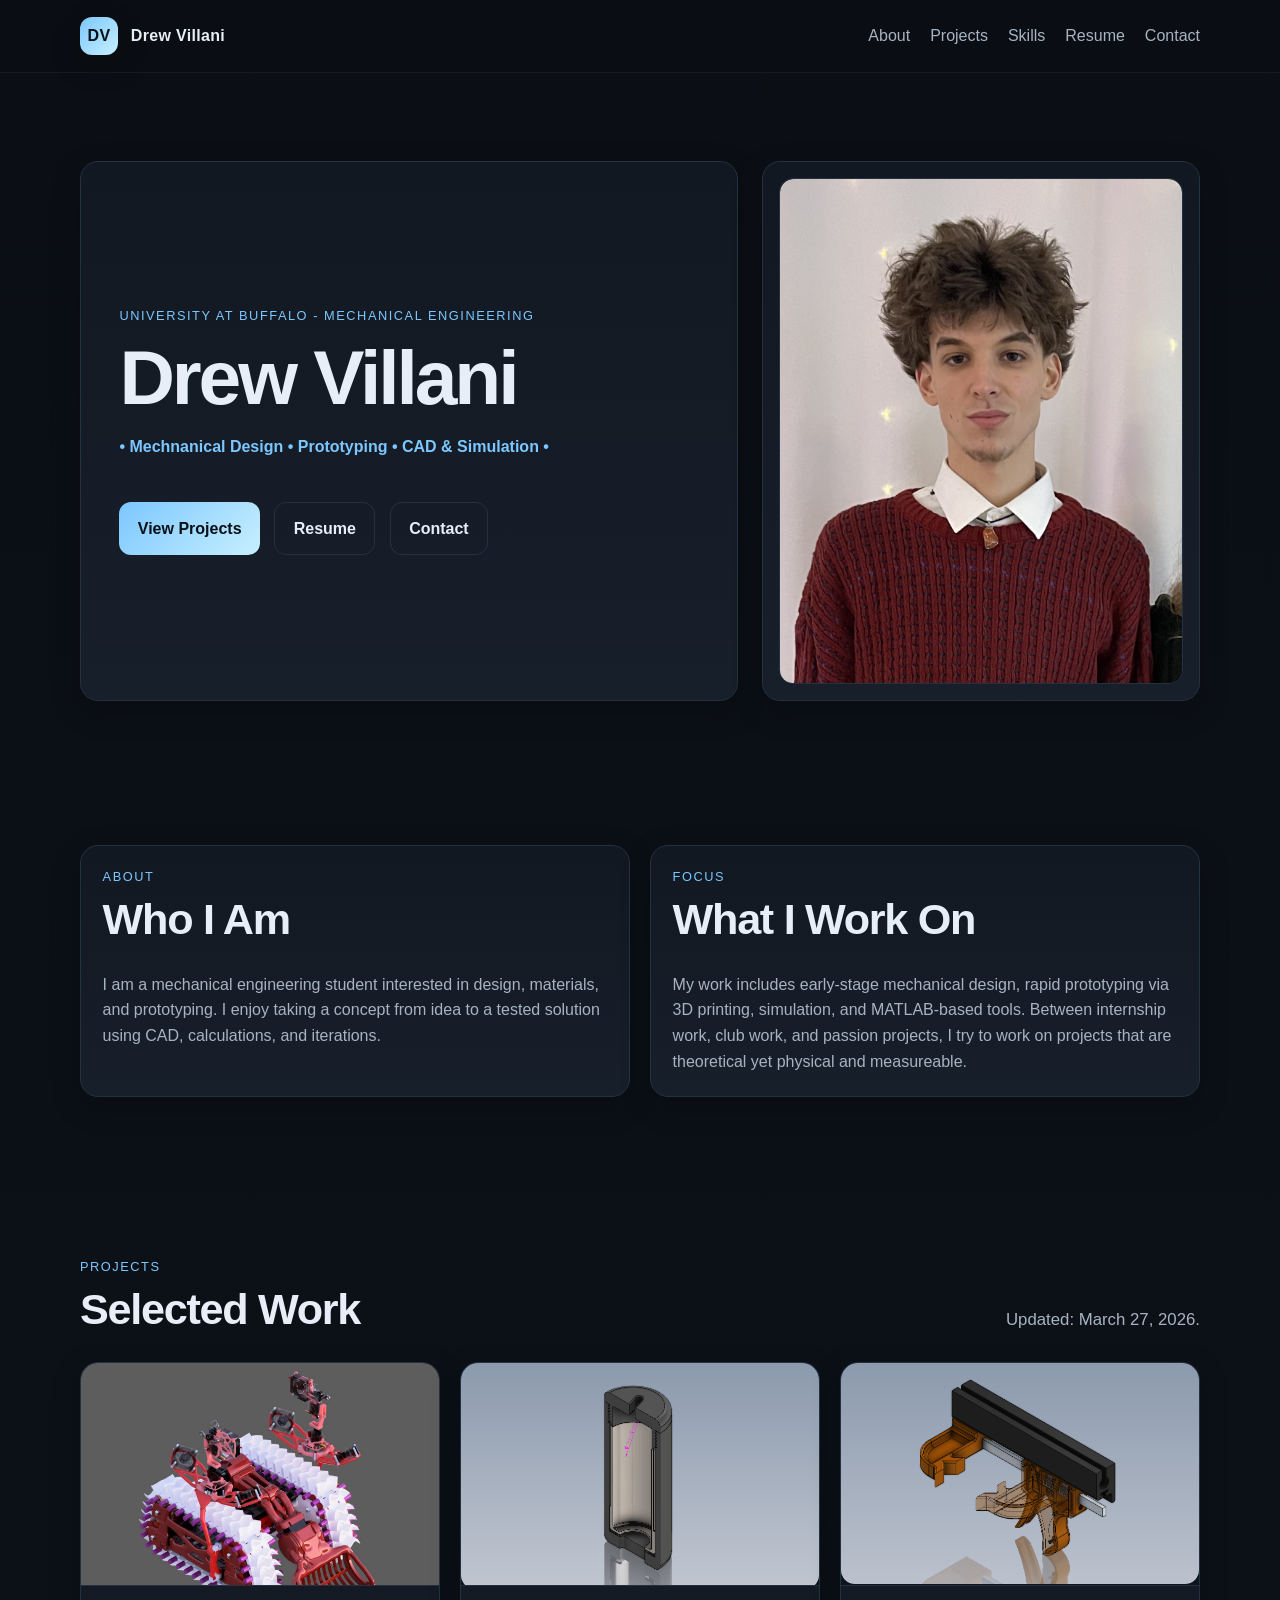
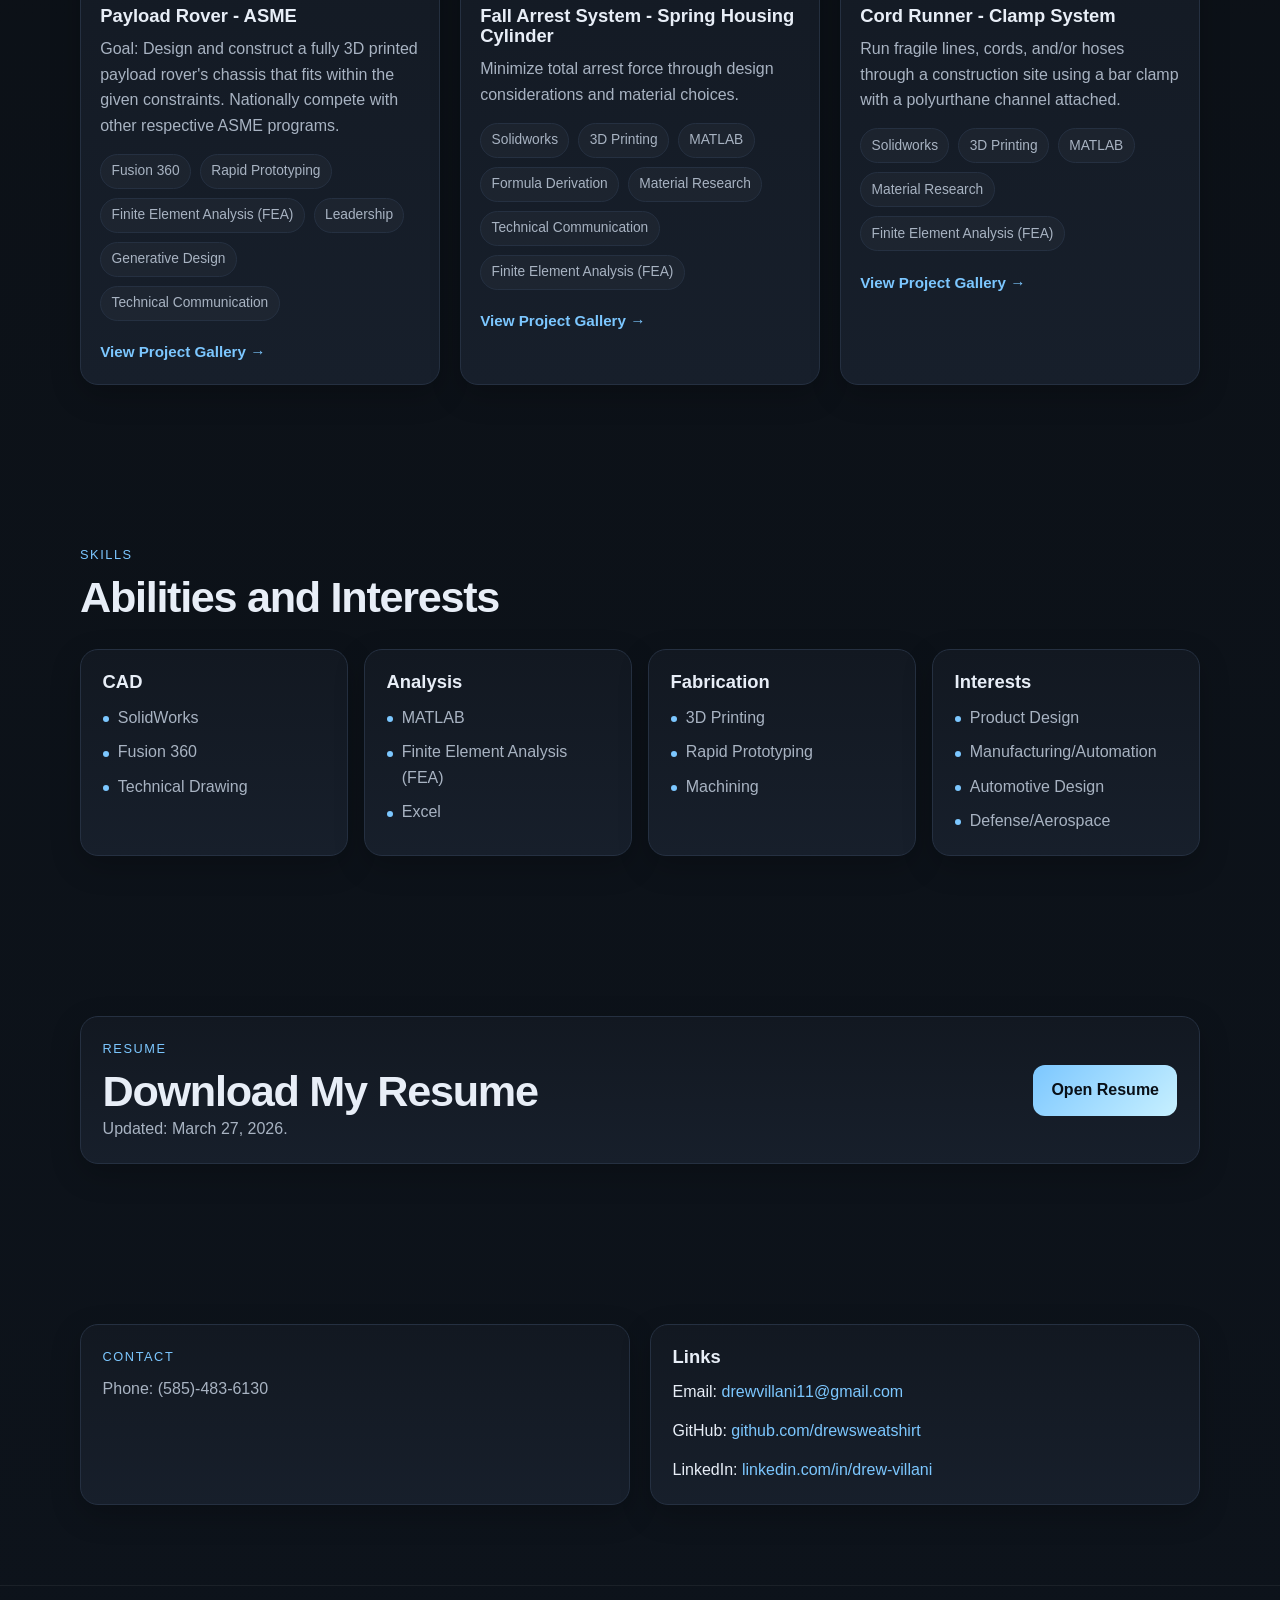
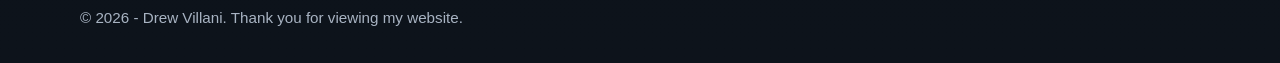
==== index.html @ 2ea7a5f4 "Update index.html" ====
<!DOCTYPE html>
<html lang="en">
<head>
  <meta charset="UTF-8" />
  <meta name="viewport" content="width=device-width, initial-scale=1.0" />
  <title>Drew Villani - Eng. Portfolio</title>
  <link rel="icon" type="image/png" href="favicon.png">
  <style>
    :root {
      --bg: #0b0f14;
      --panel: #121821;
      --panel-2: #171f2b;
      --text: #e8eef7;
      --muted: #a8b3c2;
      --line: #253041;
      --accent: #7cc7ff;
      --accent-2: #c7f0ff;
      --max-width: 1120px;
      --radius: 18px;
      --shadow: 0 10px 30px rgba(0,0,0,0.22);
    }

    * {
      box-sizing: border-box;
      margin: 0;
      padding: 0;
    }

    html {
      scroll-behavior: smooth;
    }

    body {
      font-family: Inter, Arial, Helvetica, sans-serif;
      background: linear-gradient(180deg, #0b0f14 0%, #0d131b 100%);
      color: var(--text);
      line-height: 1.6;
    }

    img {
      display: block;
      width: 100%;
      height: auto;
      border-radius: 14px;
      object-fit: cover;
    }

    a {
      color: inherit;
      text-decoration: none;
    }

    .container {
      width: min(100% - 2rem, var(--max-width));
      margin-inline: auto;
    }

    .section {
      padding: 5rem 0;
    }

    .section-header {
      display: flex;
      justify-content: space-between;
      align-items: end;
      gap: 1rem;
      margin-bottom: 1.75rem;
      flex-wrap: wrap;
    }

    .eyebrow {
      font-size: 0.8rem;
      text-transform: uppercase;
      letter-spacing: 0.12em;
      color: var(--accent);
      margin-bottom: 0.55rem;
    }

    h1, h2, h3 {
      line-height: 1.1;
    }

    h1 {
      font-size: clamp(2.4rem, 6vw, 4.9rem);
      letter-spacing: -0.04em;
    }

    h2 {
      font-size: clamp(1.8rem, 4vw, 2.7rem);
      letter-spacing: -0.03em;
    }

    h3 {
      font-size: 1.15rem;
      margin-bottom: 0.65rem;
    }

    p {
      color: var(--muted);
    }

    .lead {
      max-width: 700px;
      font-size: 1.05rem;
    }

    .site-header {
      position: sticky;
      top: 0;
      z-index: 1000;
      backdrop-filter: blur(12px);
      background: rgba(11, 15, 20, 0.75);
      border-bottom: 1px solid rgba(255,255,255,0.05);
    }

    .nav {
      display: flex;
      justify-content: space-between;
      align-items: center;
      min-height: 72px;
      gap: 1rem;
    }

    .brand {
      display: flex;
      align-items: center;
      gap: 0.8rem;
      font-weight: 700;
      letter-spacing: 0.02em;
    }

    .brand-badge {
      width: 38px;
      height: 38px;
      border-radius: 12px;
      display: grid;
      place-items: center;
      color: #091018;
      background: linear-gradient(135deg, var(--accent), var(--accent-2));
      font-weight: 800;
      box-shadow: var(--shadow);
    }

    .nav-links {
      display: flex;
      gap: 1.25rem;
      flex-wrap: wrap;
    }

    .nav-links a {
      color: var(--muted);
      transition: color 0.2s ease;
    }

    .nav-links a:hover {
      color: var(--text);
    }

    .hero {
      padding: 5.5rem 0 4rem;
    }

    .hero-grid {
      display: grid;
      grid-template-columns: 1.2fr 0.8fr;
      gap: 1.5rem;
      align-items: stretch;
    }

    .hero-copy,
    .hero-card,
    .card,
    .project-card,
    .contact-card {
      background: linear-gradient(180deg, var(--panel) 0%, var(--panel-2) 100%);
      border: 1px solid var(--line);
      border-radius: var(--radius);
      box-shadow: var(--shadow);
    }

    .hero-copy {
      padding: clamp(1.4rem, 3vw, 2.5rem);
      display: flex;
      flex-direction: column;
      justify-content: center;
      min-height: 420px;
    }

    .hero-subtitle {
      margin: 0.9rem 0 1.25rem;
      color: var(--accent);
      font-size: 1rem;
      font-weight: 600;
    }

    .hero-actions {
      display: flex;
      gap: 0.9rem;
      flex-wrap: wrap;
      margin-top: 1.4rem;
    }

    .btn {
      display: inline-flex;
      align-items: center;
      justify-content: center;
      gap: 0.5rem;
      min-height: 46px;
      padding: 0.8rem 1.15rem;
      border-radius: 12px;
      border: 1px solid var(--line);
      font-weight: 600;
      transition: transform 0.2s ease, border-color 0.2s ease, background 0.2s ease;
    }

    .btn:hover {
      transform: translateY(-2px);
      border-color: #3a4b62;
    }

    .btn-primary {
      background: linear-gradient(135deg, var(--accent), var(--accent-2));
      color: #091018;
      border: none;
    }

    .btn-secondary {
      background: transparent;
      color: var(--text);
    }

    .hero-card {
      padding: 1rem;
      display: flex;
      flex-direction: column;
      gap: 1rem;
    }

    .hero-image {
      aspect-ratio: 4 / 5;
      overflow: hidden;
      border-radius: 14px;
      border: 1px solid var(--line);
      background: #0e141d;
    }

    .stats {
      display: grid;
      grid-template-columns: repeat(3, 1fr);
      gap: 0.75rem;
    }

    .stat {
      padding: 0.95rem;
      border: 1px solid var(--line);
      border-radius: 14px;
      background: rgba(255,255,255,0.02);
    }

    .stat strong {
      display: block;
      font-size: 1.15rem;
      color: var(--text);
      margin-bottom: 0.2rem;
    }

    .grid-2 {
      display: grid;
      grid-template-columns: 1fr 1fr;
      gap: 1.25rem;
    }

    .card {
      padding: 1.35rem;
    }

    .project-grid {
      display: grid;
      grid-template-columns: repeat(3, minmax(0, 1fr));
      gap: 1.25rem;
    }

    .project-card-link {
      display: block;
      color: inherit;
      text-decoration: none;
      transition: transform 0.22s ease;
      border-radius: var(--radius);
    }

    .project-card-link:hover {
      transform: scale(1.02);
    }

    .project-card-link .project-card {
      height: 100%;
      overflow: hidden;
      transition: box-shadow 0.22s ease, border-color 0.22s ease;
    }

    .project-card-link:hover .project-card {
      box-shadow: 0 16px 36px rgba(0,0,0,0.3);
      border-color: #3a4b62;
    }

    .project-image {
      aspect-ratio: 16 / 10;
      overflow: hidden;
      border-bottom: 1px solid var(--line);
      background: #0e141d;
    }

    .project-body {
      padding: 1.2rem;
    }

    .tags {
      display: flex;
      flex-wrap: wrap;
      gap: 0.55rem;
      margin: 0.95rem 0 1rem;
    }

    .tag {
      border: 1px solid var(--line);
      background: rgba(255,255,255,0.03);
      color: var(--muted);
      padding: 0.35rem 0.65rem;
      border-radius: 999px;
      font-size: 0.86rem;
    }

    .project-links {
      display: flex;
      gap: 0.8rem;
      flex-wrap: wrap;
    }

    .project-gallery-text {
      color: var(--accent);
      font-weight: 600;
      font-size: 0.95rem;
      display: inline-block;
      margin-top: 0.2rem;
    }

    .skills-grid {
      display: grid;
      grid-template-columns: repeat(4, minmax(0, 1fr));
      gap: 1rem;
    }

    .skill-list {
      list-style: none;
      display: grid;
      gap: 0.55rem;
      margin-top: 0.8rem;
    }

    .skill-list li {
      color: var(--muted);
      padding-left: 0.95rem;
      position: relative;
    }

    .skill-list li::before {
      content: "";
      position: absolute;
      left: 0;
      top: 0.7rem;
      width: 6px;
      height: 6px;
      border-radius: 50%;
      background: var(--accent);
    }

    .resume-box {
      display: flex;
      justify-content: space-between;
      align-items: center;
      gap: 1rem;
      flex-wrap: wrap;
    }

    .contact-grid {
      display: grid;
      grid-template-columns: 1fr 1fr;
      gap: 1.25rem;
    }

    .contact-card {
      padding: 1.35rem;
    }

    .contact-list {
      list-style: none;
      display: grid;
      gap: 0.85rem;
      margin-top: 0.75rem;
    }

    .contact-list a {
      color: var(--accent);
      word-break: break-word;
    }

    .site-footer {
      border-top: 1px solid rgba(255,255,255,0.06);
      padding: 1.25rem 0 2rem;
    }

    .site-footer p {
      font-size: 0.95rem;
    }

    @media (max-width: 980px) {
      .hero-grid,
      .grid-2,
      .project-grid,
      .skills-grid,
      .contact-grid {
        grid-template-columns: 1fr;
      }

      .stats {
        grid-template-columns: 1fr 1fr 1fr;
      }
    }

    @media (max-width: 640px) {
      .nav {
        flex-direction: column;
        align-items: flex-start;
        padding: 0.85rem 0;
      }

      .nav-links {
        gap: 0.85rem;
      }

      .hero {
        padding-top: 3.5rem;
      }

      .stats {
        grid-template-columns: 1fr;
      }

      .section {
        padding: 4rem 0;
      }
    }
  </style>
</head>
<body>
  <header class="site-header">
    <div class="container nav">
      <a href="#top" class="brand">
        <span class="brand-badge">DV</span>
        <span>Drew Villani</span>
      </a>
      <nav class="nav-links">
        <a href="#about">About</a>
        <a href="#projects">Projects</a>
        <a href="#skills">Skills</a>
        <a href="#resume">Resume</a>
        <a href="#contact">Contact</a>
      </nav>
    </div>
  </header>

  <main id="top">
    <section class="hero">
      <div class="container hero-grid">
        <div class="hero-copy">
          <p class="eyebrow">University at Buffalo - Mechanical Engineering</p>
          <h1>Drew Villani</h1>
          <p class="hero-subtitle">• Mechnanical Design • Prototyping • CAD & Simulation •</p>
          <div class="hero-actions">
            <a class="btn btn-primary" href="#projects">View Projects</a>
            <a class="btn btn-secondary" href="#resume">Resume</a>
            <a class="btn btn-secondary" href="#contact">Contact</a>
          </div>
        </div>

        <aside class="hero-card">
          <div class="hero-image">
            <img src="profile-picture2026.jpeg" alt="Profile or featured engineering project image" />
          </div>
        </aside>
      </div>
    </section>

    <section id="about" class="section">
      <div class="container grid-2">
        <div class="card">
          <div class="section-header">
            <div>
              <p class="eyebrow">About</p>
              <h2>Who I Am</h2>
            </div>
          </div>
          <p>
            I am a mechanical engineering student interested in design, materials, and prototyping.
            I enjoy taking a concept from idea to a tested solution using CAD, calculations, and iterations.
          </p>
        </div>

        <div class="card">
          <div class="section-header">
            <div>
              <p class="eyebrow">Focus</p>
              <h2>What I Work On</h2>
            </div>
          </div>
          <p>
            My work includes early-stage mechanical design, rapid prototyping via 3D printing, simulation, and MATLAB-based tools.
            Between internship work, club work, and passion projects, I try to work on projects that are theoretical yet physical and measureable.
          </p>
        </div>
      </div>
    </section>

    <section id="projects" class="section">
      <div class="container">
        <div class="section-header">
          <div>
            <p class="eyebrow">Projects</p>
            <h2>Selected Work</h2>
          </div>
          <p class="lead">Updated: March 27, 2026.</p>
        </div>

        <div class="project-grid">
          <a class="project-card-link" href="index.html" target="_blank" rel="noopener noreferrer">
            <article class="project-card">
              <div class="project-image">
                <img src="asme-chassis-1.JPEG" alt="image not found! please contact me" />
              </div>
              <div class="project-body">
                <h3>Payload Rover - ASME</h3>
                <p>
                  Goal: Design and construct a fully 3D printed payload rover's chassis that fits within the given constraints. Nationally compete with other respective ASME programs.
                </p>
                <div class="tags">
                  <span class="tag">Fusion 360</span>
                  <span class="tag">Rapid Prototyping</span>
                  <span class="tag">Finite Element Analysis (FEA)</span>
                  <span class="tag">Leadership</span>
                  <span class="tag">Generative Design</span>
                  <span class="tag">Technical Communication</span>
                </div>
                <div class="project-links">
                  <span class="project-gallery-text">View Project Gallery →</span>
                </div>
              </div>
            </article>
          </a>

          <a class="project-card-link" href="index.html" target="_blank" rel="noopener noreferrer">
            <article class="project-card">
              <div class="project-image">
                <img src="ots-springhousing-3.png" alt="image not found, please contact me" />
              </div>
              <div class="project-body">
                <h3>Fall Arrest System - Spring Housing Cylinder</h3>
                <p>
                  Minimize total arrest force through design considerations and material choices.
                </p>
                <div class="tags">
                  <span class="tag">Solidworks</span>
                  <span class="tag">3D Printing</span>
                  <span class="tag">MATLAB</span>
                  <span class="tag">Formula Derivation</span>
                  <span class="tag">Material Research</span>
                  <span class="tag">Technical Communication</span>
                  <span class="tag">Finite Element Analysis (FEA)</span>
                </div>
                <div class="project-links">
                  <span class="project-gallery-text">View Project Gallery →</span>
                </div>
              </div>
            </article>
          </a>

          <a class="project-card-link" href="index.html" target="_blank" rel="noopener noreferrer">
            <article class="project-card">
              <div class="project-image">
                <img src="ots-cordclamp-2.png" alt="image not found, please contact me" />
              </div>
              <div class="project-body">
                <h3>Cord Runner - Clamp System</h3>
                <p>
                  Run fragile lines, cords, and/or hoses through a construction site using a bar clamp with a polyurthane channel attached.
                </p>
                <div class="tags">
                  <span class="tag">Solidworks</span>
                  <span class="tag">3D Printing</span>
                  <span class="tag">MATLAB</span>
                  <span class="tag">Material Research</span>
                  <span class="tag">Finite Element Analysis (FEA)</span>
                </div>
                <div class="project-links">
                  <span class="project-gallery-text">View Project Gallery →</span>
                </div>
              </div>
            </article>
          </a>
        </div>
      </div>
    </section>

    <section id="skills" class="section">
      <div class="container">
        <div class="section-header">
          <div>
            <p class="eyebrow">Skills</p>
            <h2>Abilities and Interests</h2>
          </div>
        </div>

        <div class="skills-grid">
          <div class="card">
            <h3>CAD</h3>
            <ul class="skill-list">
              <li>SolidWorks</li>
              <li>Fusion 360</li>
              <li>Technical Drawing</li>
            </ul>
          </div>

          <div class="card">
            <h3>Analysis</h3>
            <ul class="skill-list">
              <li>MATLAB</li>
              <li>Finite Element Analysis (FEA)</li>
              <li>Excel</li>
            </ul>
          </div>

          <div class="card">
            <h3>Fabrication</h3>
            <ul class="skill-list">
              <li>3D Printing</li>
              <li>Rapid Prototyping</li>
              <li>Machining</li>
            </ul>
          </div>

          <div class="card">
            <h3>Interests</h3>
            <ul class="skill-list">
              <li>Product Design</li>
              <li>Manufacturing/Automation</li>
              <li>Automotive Design</li>
              <li>Defense/Aerospace</li>
            </ul>
          </div>
        </div>
      </div>
    </section>

    <section id="resume" class="section">
      <div class="container">
        <div class="card resume-box">
          <div>
            <p class="eyebrow">Resume</p>
            <h2>Download My Resume</h2>
            <p>Updated: March 27, 2026.</p>
          </div>
          <a class="btn btn-primary" href="drew_resume_03_2026.pdf" target="_blank" rel="noopener noreferrer">Open Resume</a>
        </div>
      </div>
    </section>

    <section id="contact" class="section">
      <div class="container contact-grid">
        <div class="contact-card">
          <p class="eyebrow">Contact</p>
          <p>Phone: <a href="tel:15854836130">(585)-483-6130</a></p>
        </div>

        <div class="contact-card">
          <h3>Links</h3>
          <ul class="contact-list">
            <li>Email: <a href="mailto:drewvillani11@gmail.com">drewvillani11@gmail.com</a></li>
            <li>GitHub: <a href="https://github.com/drewsweatshirt" target="_blank" rel="noopener noreferrer">github.com/drewsweatshirt</a></li>
            <li>LinkedIn: <a href="https://linkedin.com/in/drew-villani" target="_blank" rel="noopener noreferrer">linkedin.com/in/drew-villani</a></li>
          </ul>
        </div>
      </div>
    </section>
  </main>

  <footer class="site-footer">
    <div class="container">
      <p>© 2026 - Drew Villani. Thank you for viewing my website.</p>
    </div>
  </footer>
</body>
</html>
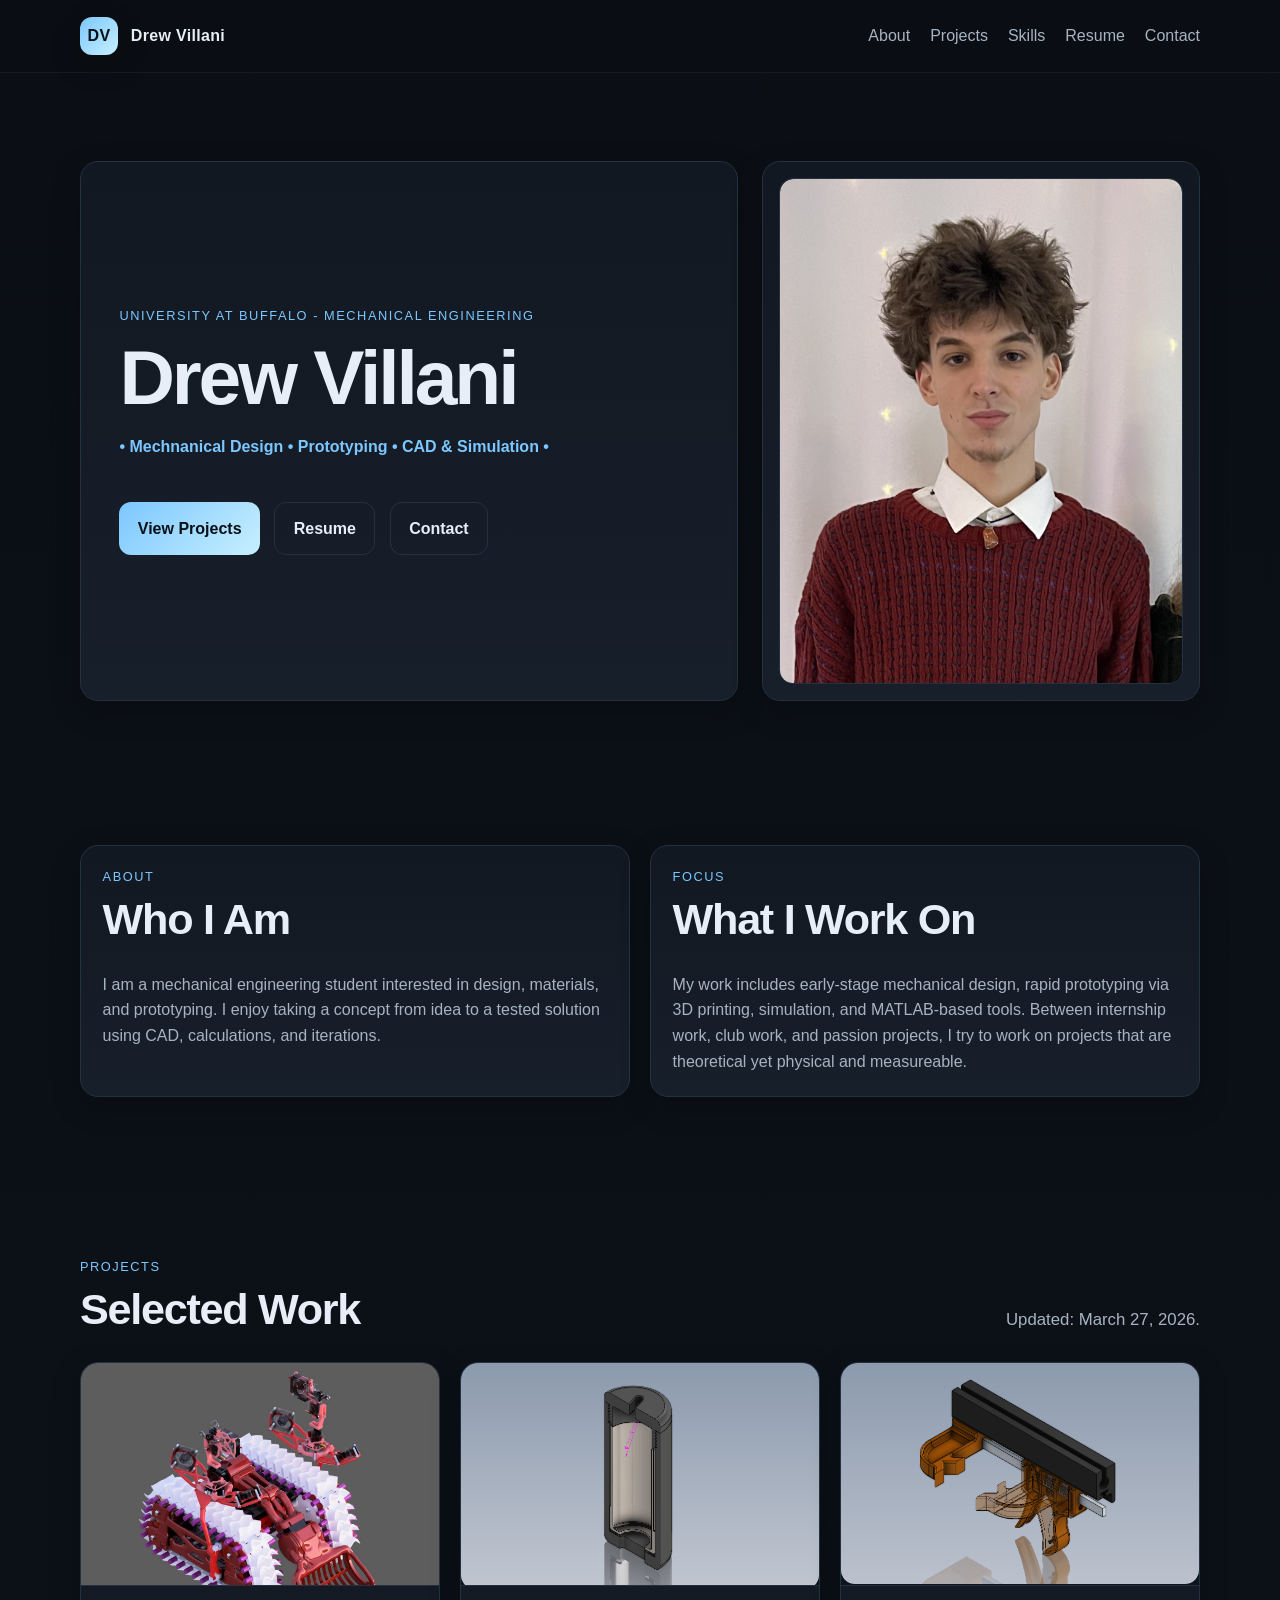
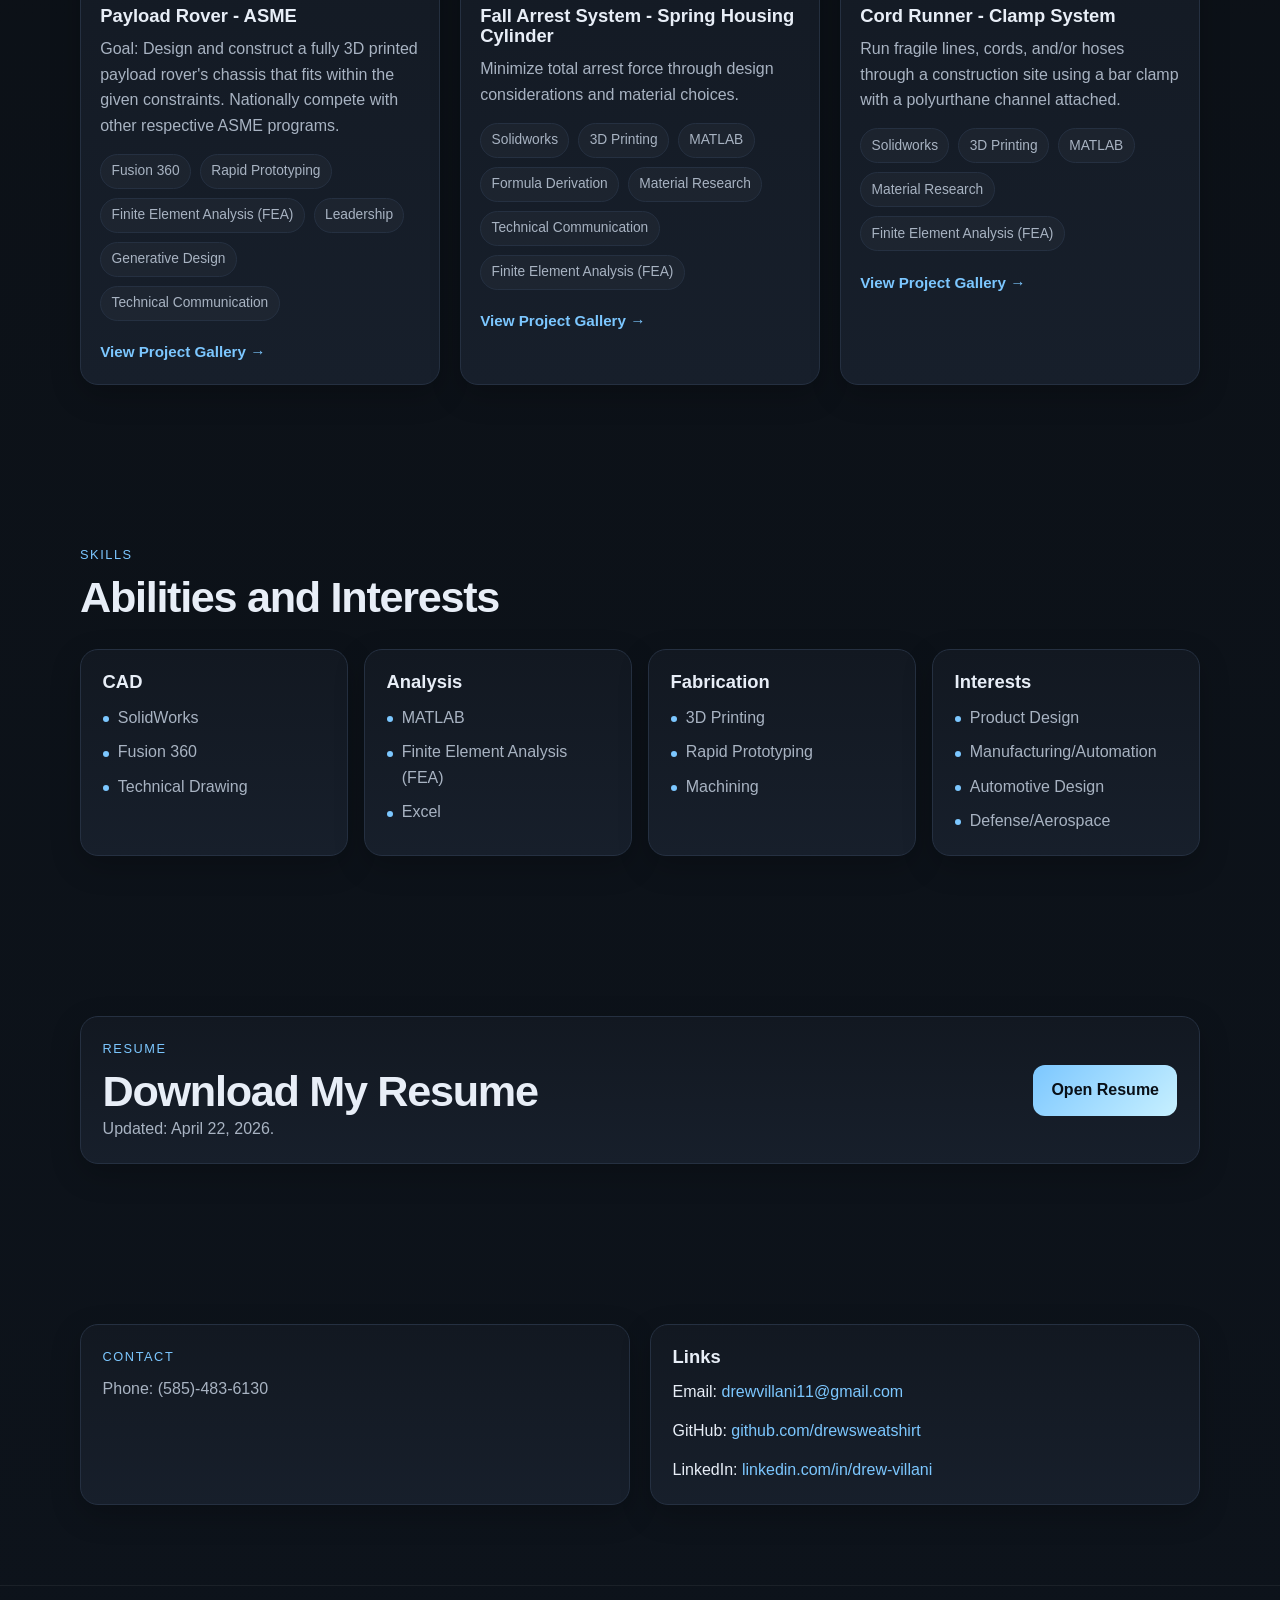
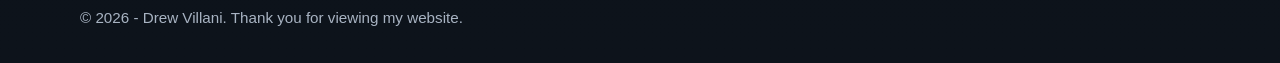
==== commit e6d4ea3f: "Update index.html" ====
--- a/index.html
+++ b/index.html
@@ -666,9 +666,9 @@
           <div>
             <p class="eyebrow">Resume</p>
             <h2>Download My Resume</h2>
-            <p>Updated: March 27, 2026.</p>
-          </div>
-          <a class="btn btn-primary" href="drew_resume_03_2026.pdf" target="_blank" rel="noopener noreferrer">Open Resume</a>
+            <p>Updated: April 22, 2026.</p>
+          </div>
+          <a class="btn btn-primary" href="drew_resume_04_2026.pdf" target="_blank" rel="noopener noreferrer">Open Resume</a>
         </div>
       </div>
     </section>
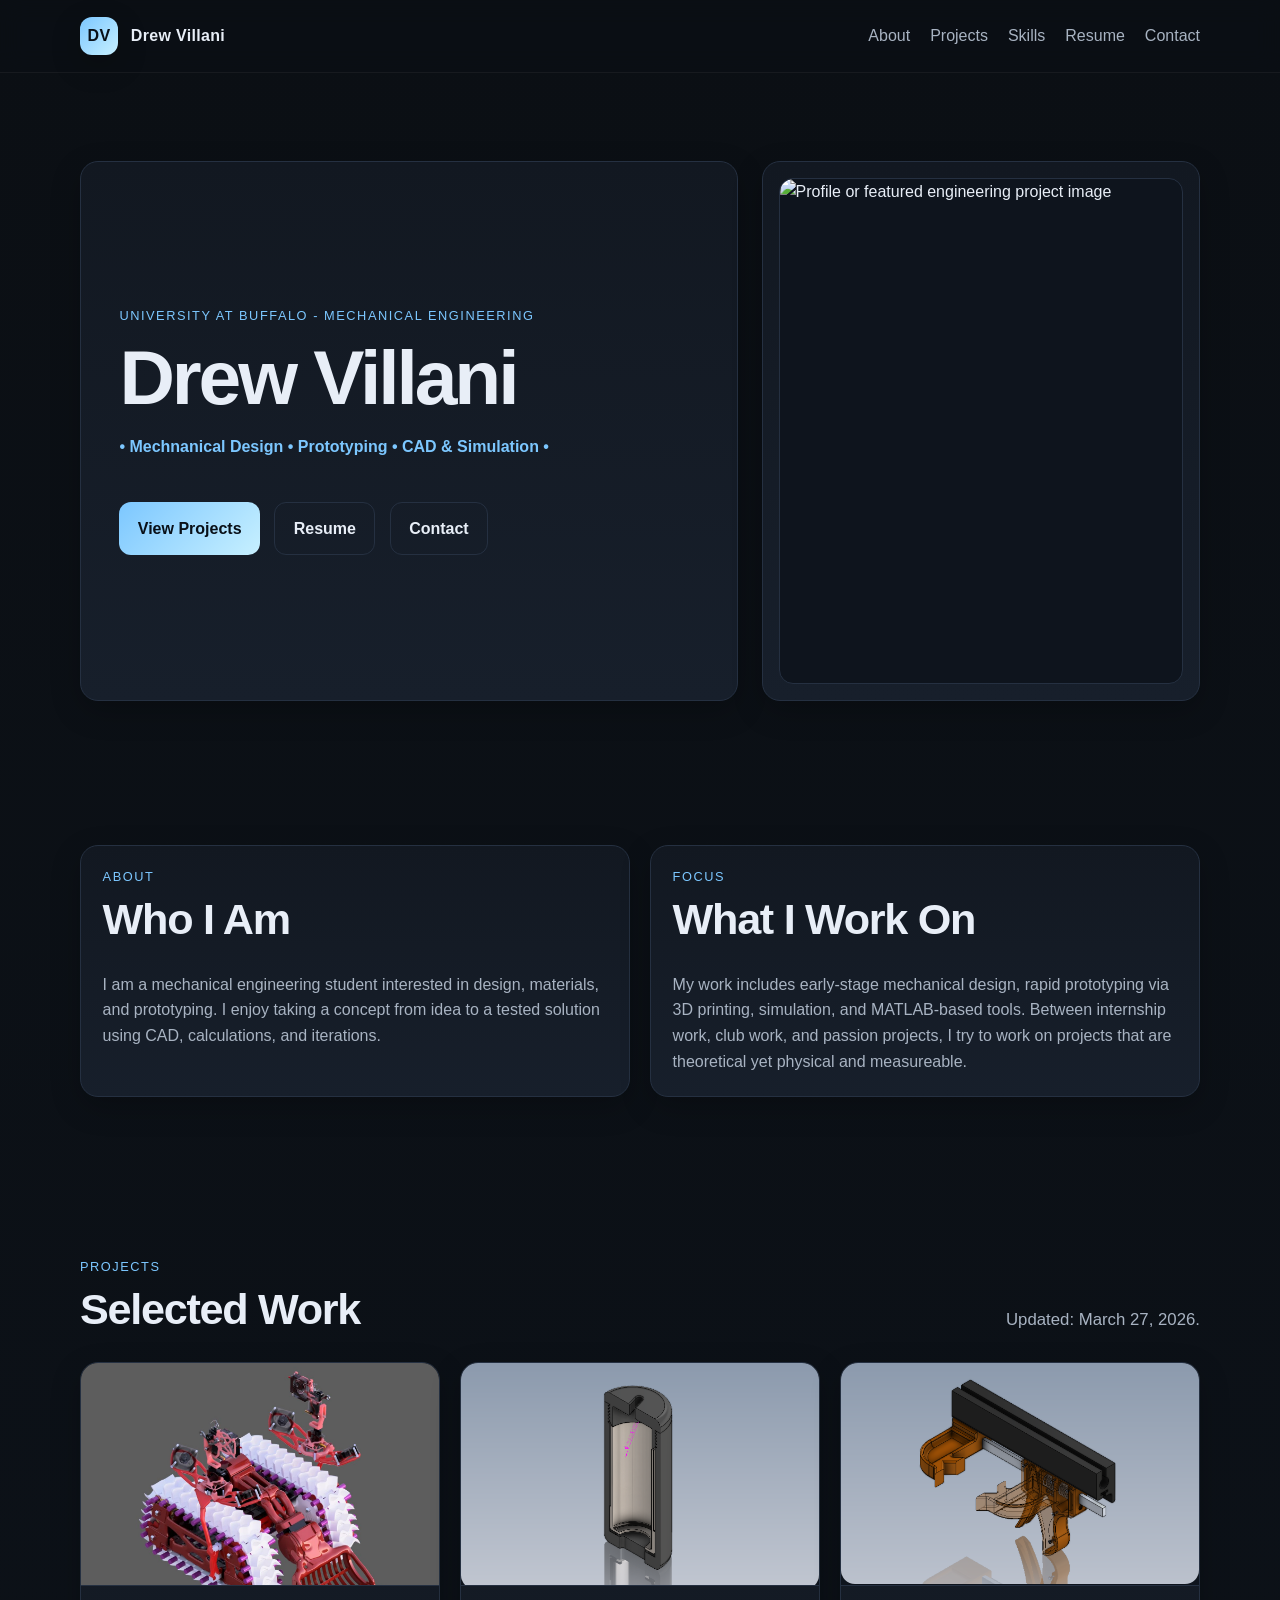
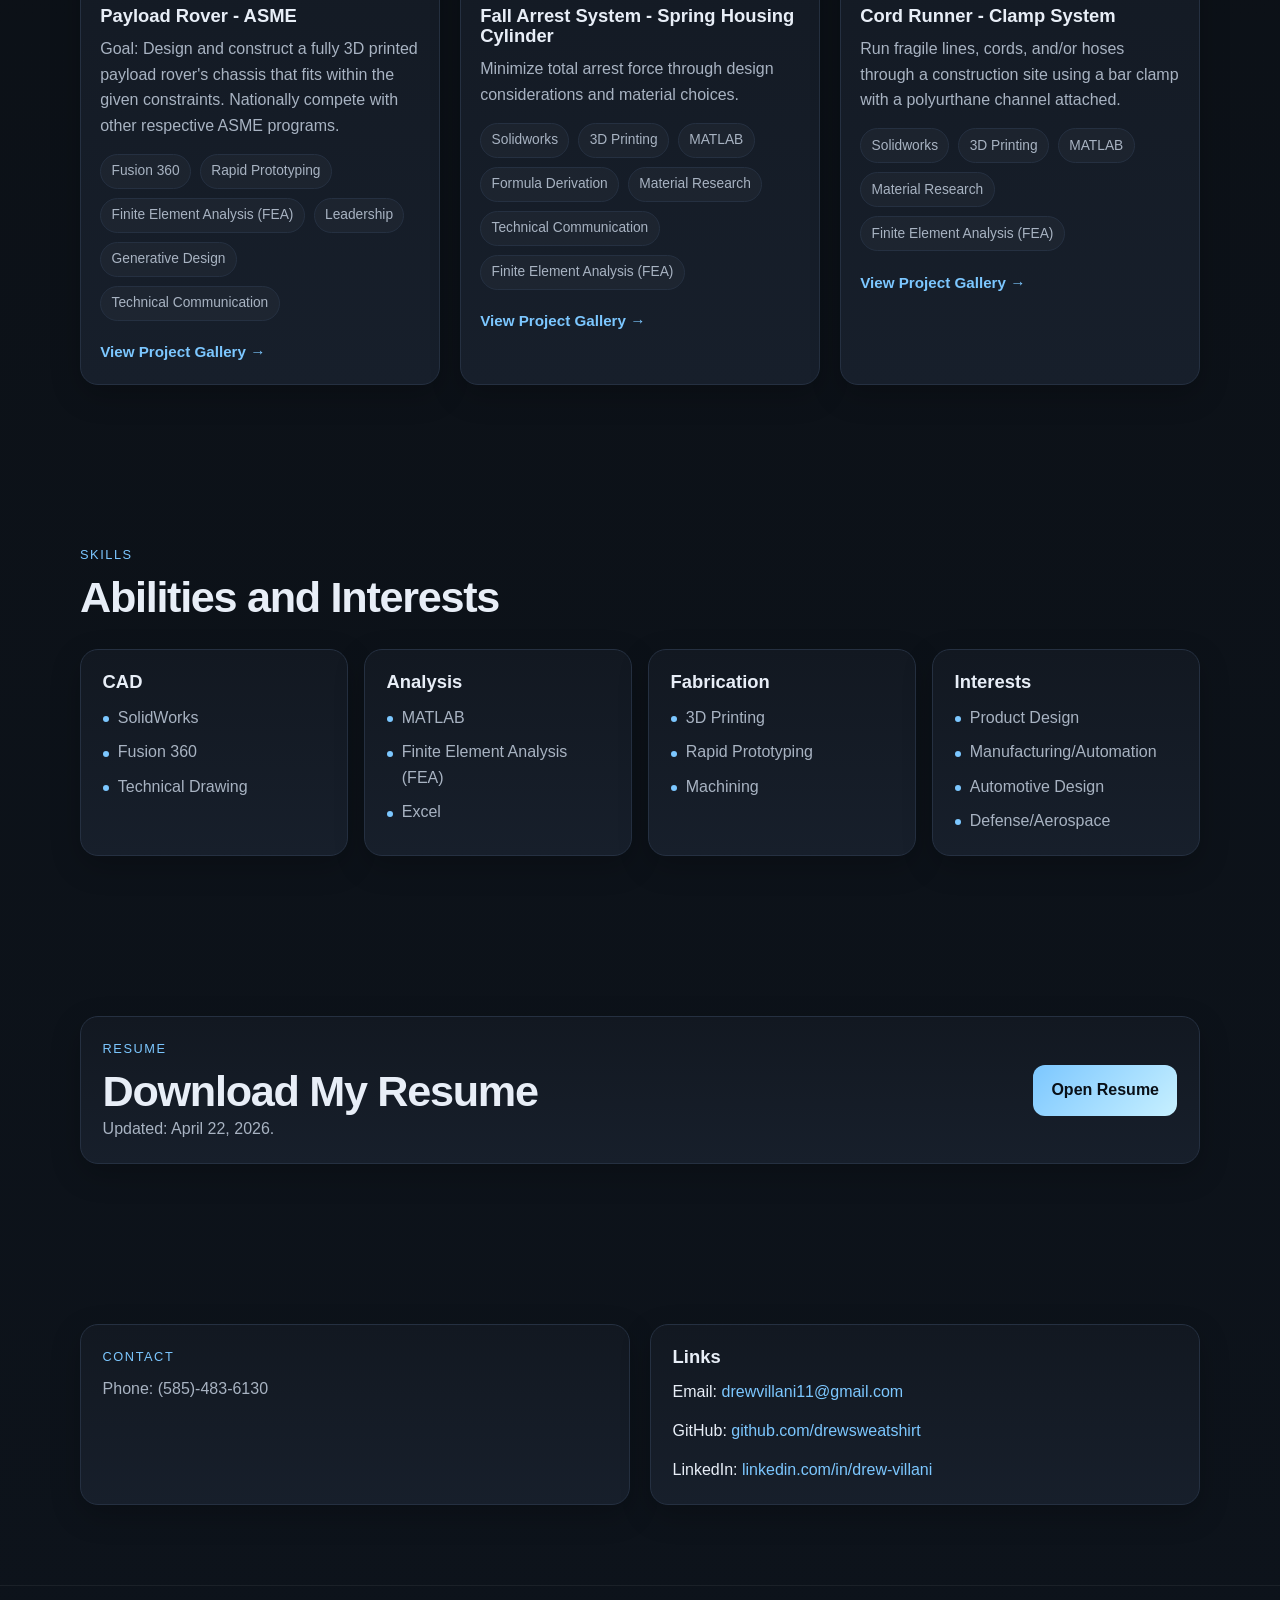
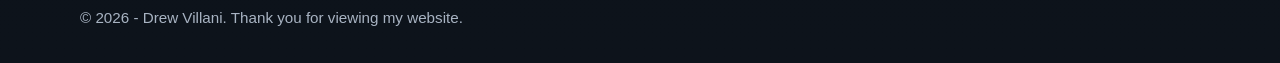
==== commit 567312b2: "Update index.html" ====
--- a/index.html
+++ b/index.html
@@ -485,7 +485,7 @@
 
         <aside class="hero-card">
           <div class="hero-image">
-            <img src="profile-picture2026.jpeg" alt="Profile or featured engineering project image" />
+            <img src="profile-picture2027.jpeg" alt="Profile or featured engineering project image" />
           </div>
         </aside>
       </div>
@@ -532,10 +532,10 @@
         </div>
 
         <div class="project-grid">
-          <a class="project-card-link" href="index.html" target="_blank" rel="noopener noreferrer">
+          <a class="project-card-link" href="iam3d-images.html" target="_blank" rel="noopener noreferrer">
             <article class="project-card">
               <div class="project-image">
-                <img src="asme-chassis-1.JPEG" alt="image not found! please contact me" />
+                <img src="asme-chassis-1.JPEG" alt="image not found!" />
               </div>
               <div class="project-body">
                 <h3>Payload Rover - ASME</h3>
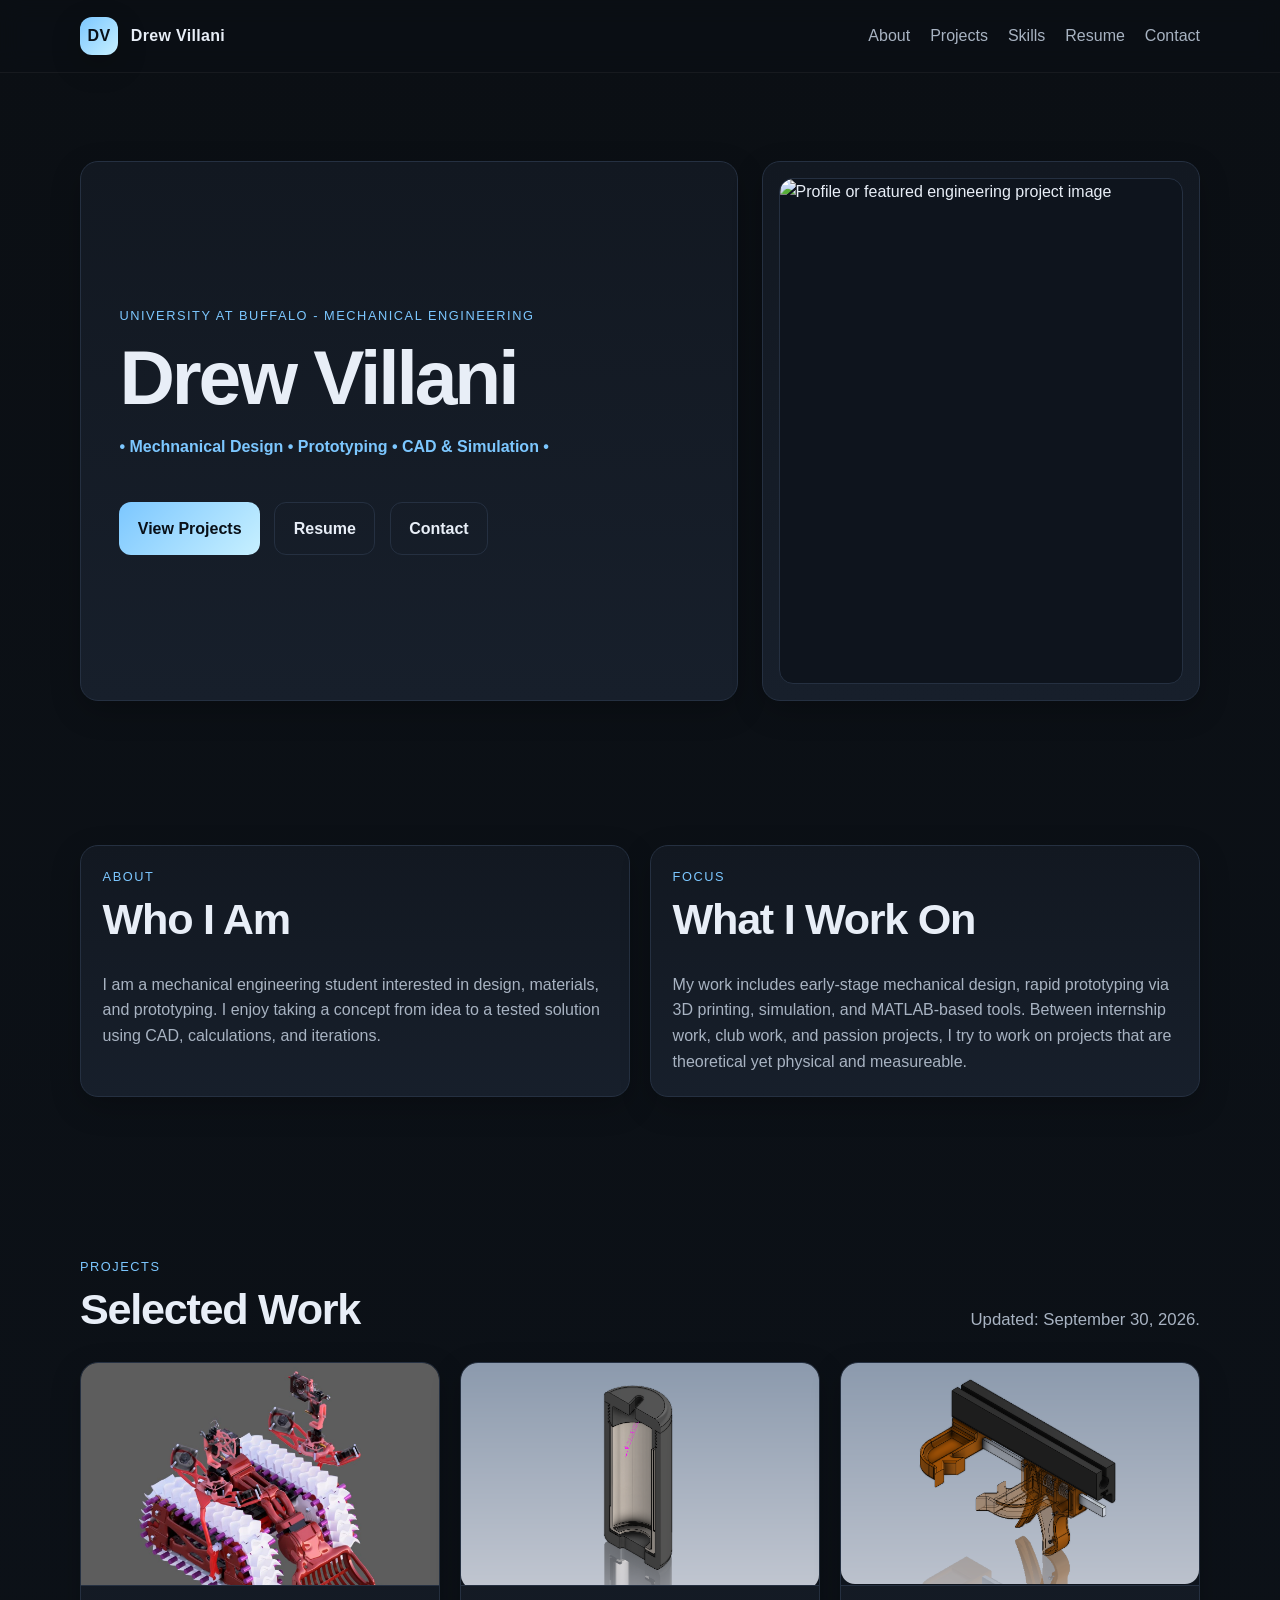
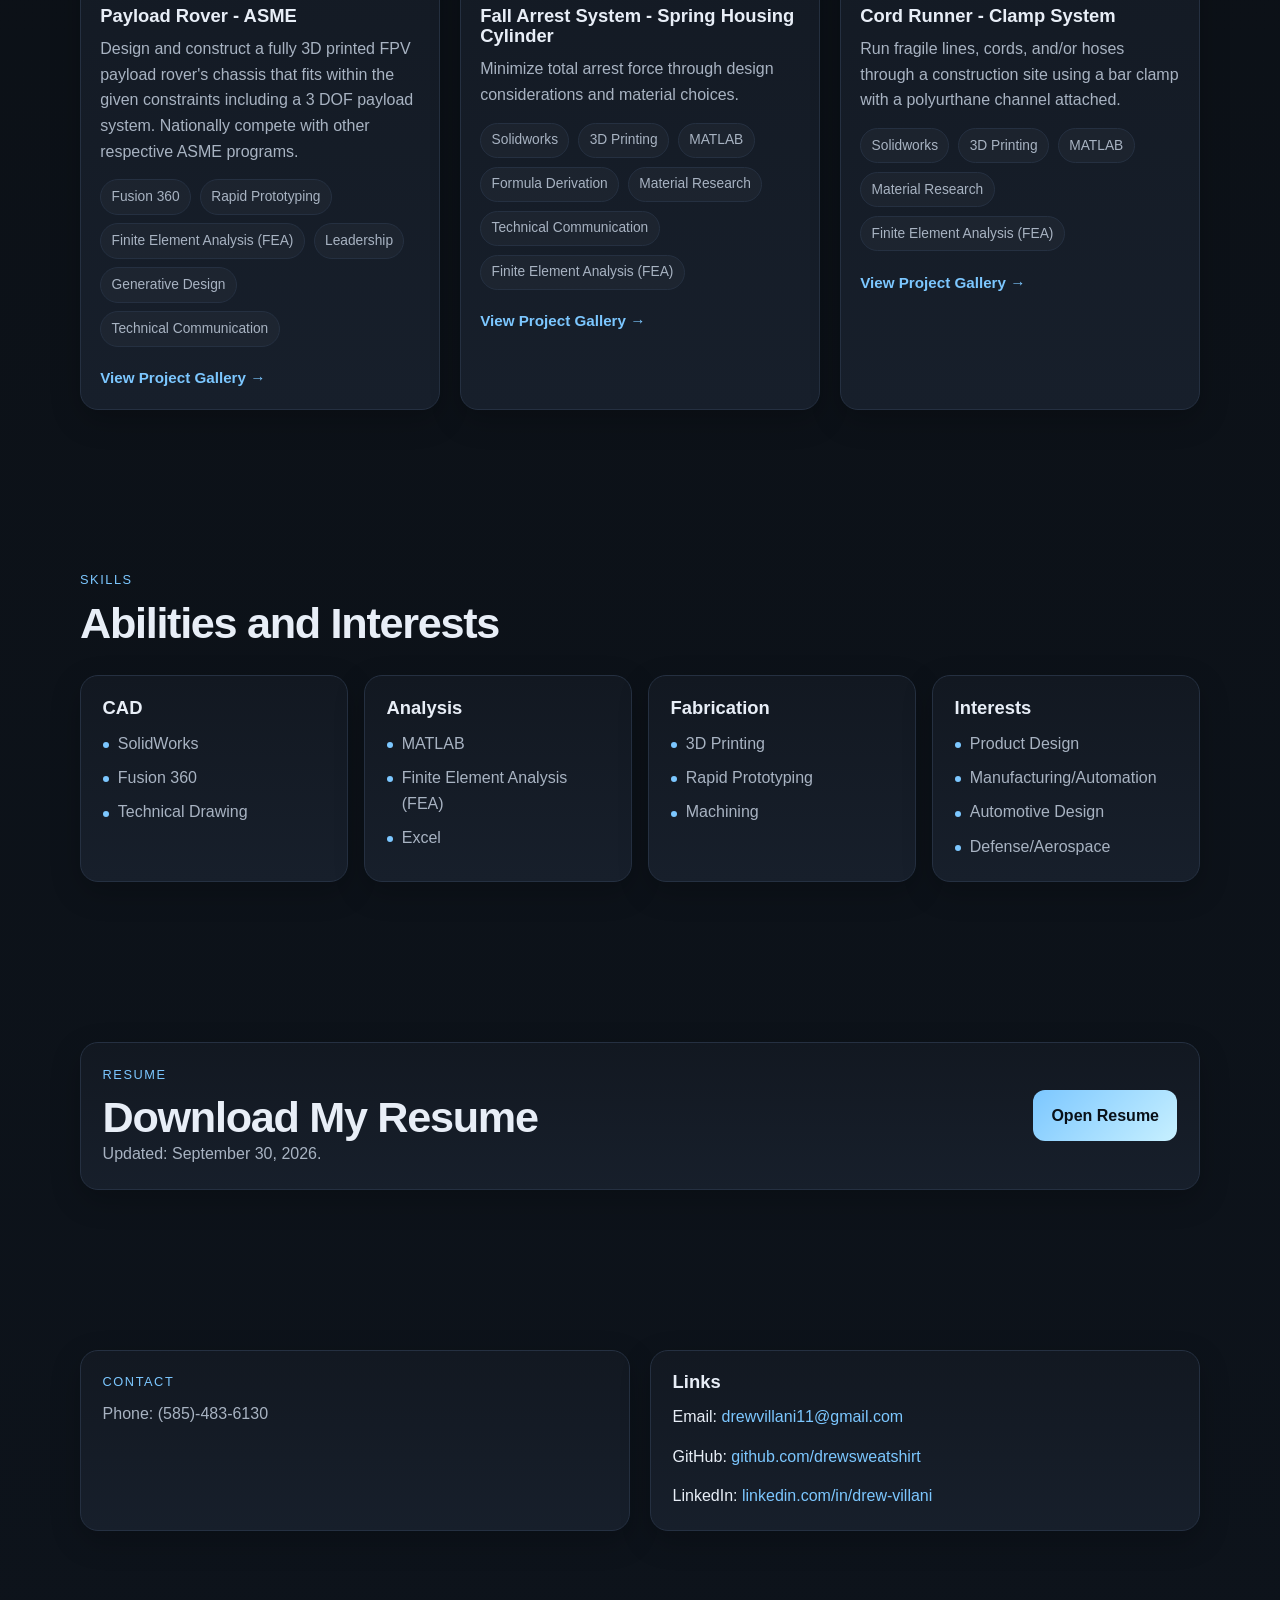
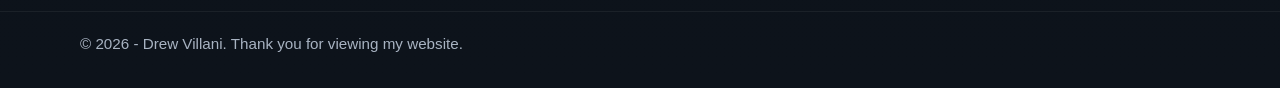
==== commit 546954b7: "Update index.html" ====
--- a/index.html
+++ b/index.html
@@ -528,7 +528,7 @@
             <p class="eyebrow">Projects</p>
             <h2>Selected Work</h2>
           </div>
-          <p class="lead">Updated: March 27, 2026.</p>
+          <p class="lead">Updated: September 30, 2026.</p>
         </div>
 
         <div class="project-grid">
@@ -540,7 +540,7 @@
               <div class="project-body">
                 <h3>Payload Rover - ASME</h3>
                 <p>
-                  Goal: Design and construct a fully 3D printed payload rover's chassis that fits within the given constraints. Nationally compete with other respective ASME programs.
+                  Design and construct a fully 3D printed FPV payload rover's chassis that fits within the given constraints including a 3 DOF payload system. Nationally compete with other respective ASME programs.
                 </p>
                 <div class="tags">
                   <span class="tag">Fusion 360</span>
@@ -583,7 +583,7 @@
             </article>
           </a>
 
-          <a class="project-card-link" href="index.html" target="_blank" rel="noopener noreferrer">
+          <a class="project-card-link" href="cordclamp-images.html" target="_blank" rel="noopener noreferrer">
             <article class="project-card">
               <div class="project-image">
                 <img src="ots-cordclamp-2.png" alt="image not found, please contact me" />
@@ -666,9 +666,9 @@
           <div>
             <p class="eyebrow">Resume</p>
             <h2>Download My Resume</h2>
-            <p>Updated: April 22, 2026.</p>
-          </div>
-          <a class="btn btn-primary" href="drew_resume_04_2026.pdf" target="_blank" rel="noopener noreferrer">Open Resume</a>
+            <p>Updated: September 30, 2026.</p>
+          </div>
+          <a class="btn btn-primary" href="drew_villani_engineering_resume.pdf" target="_blank" rel="noopener noreferrer">Open Resume</a>
         </div>
       </div>
     </section>
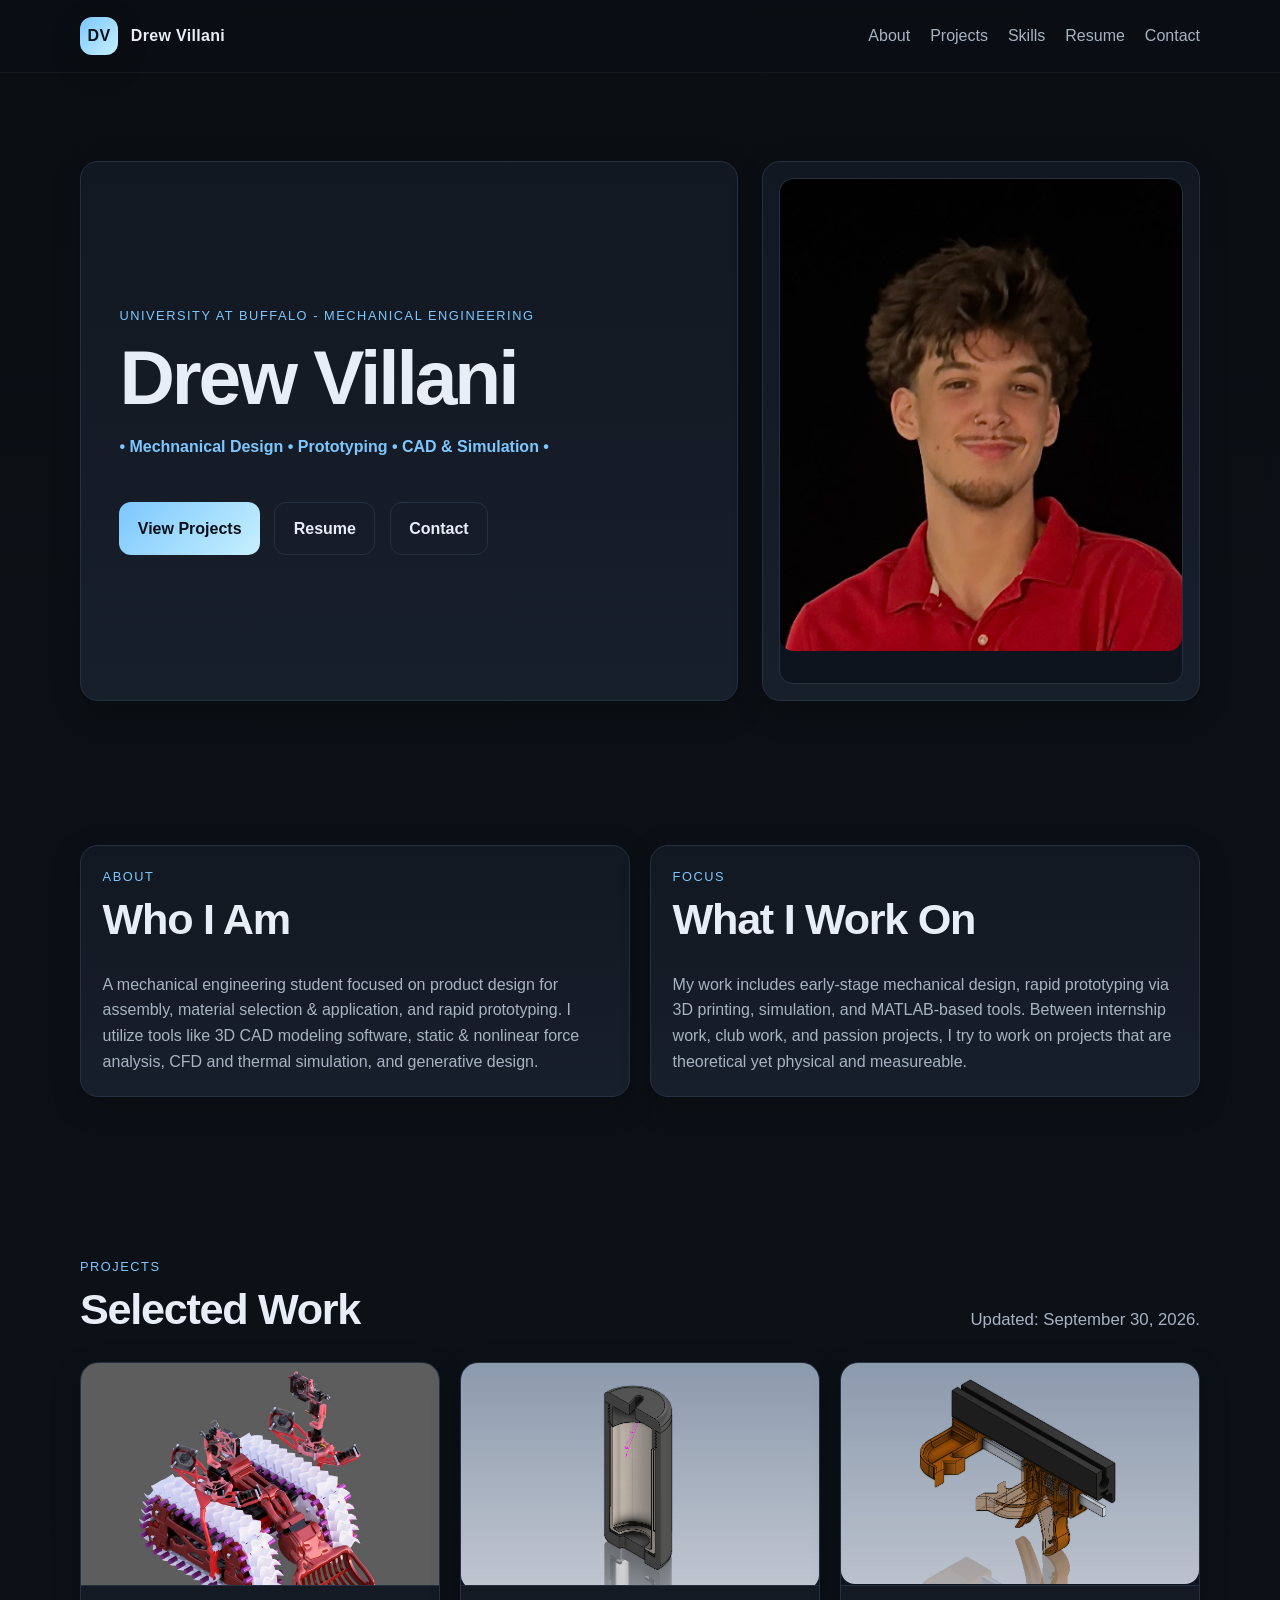
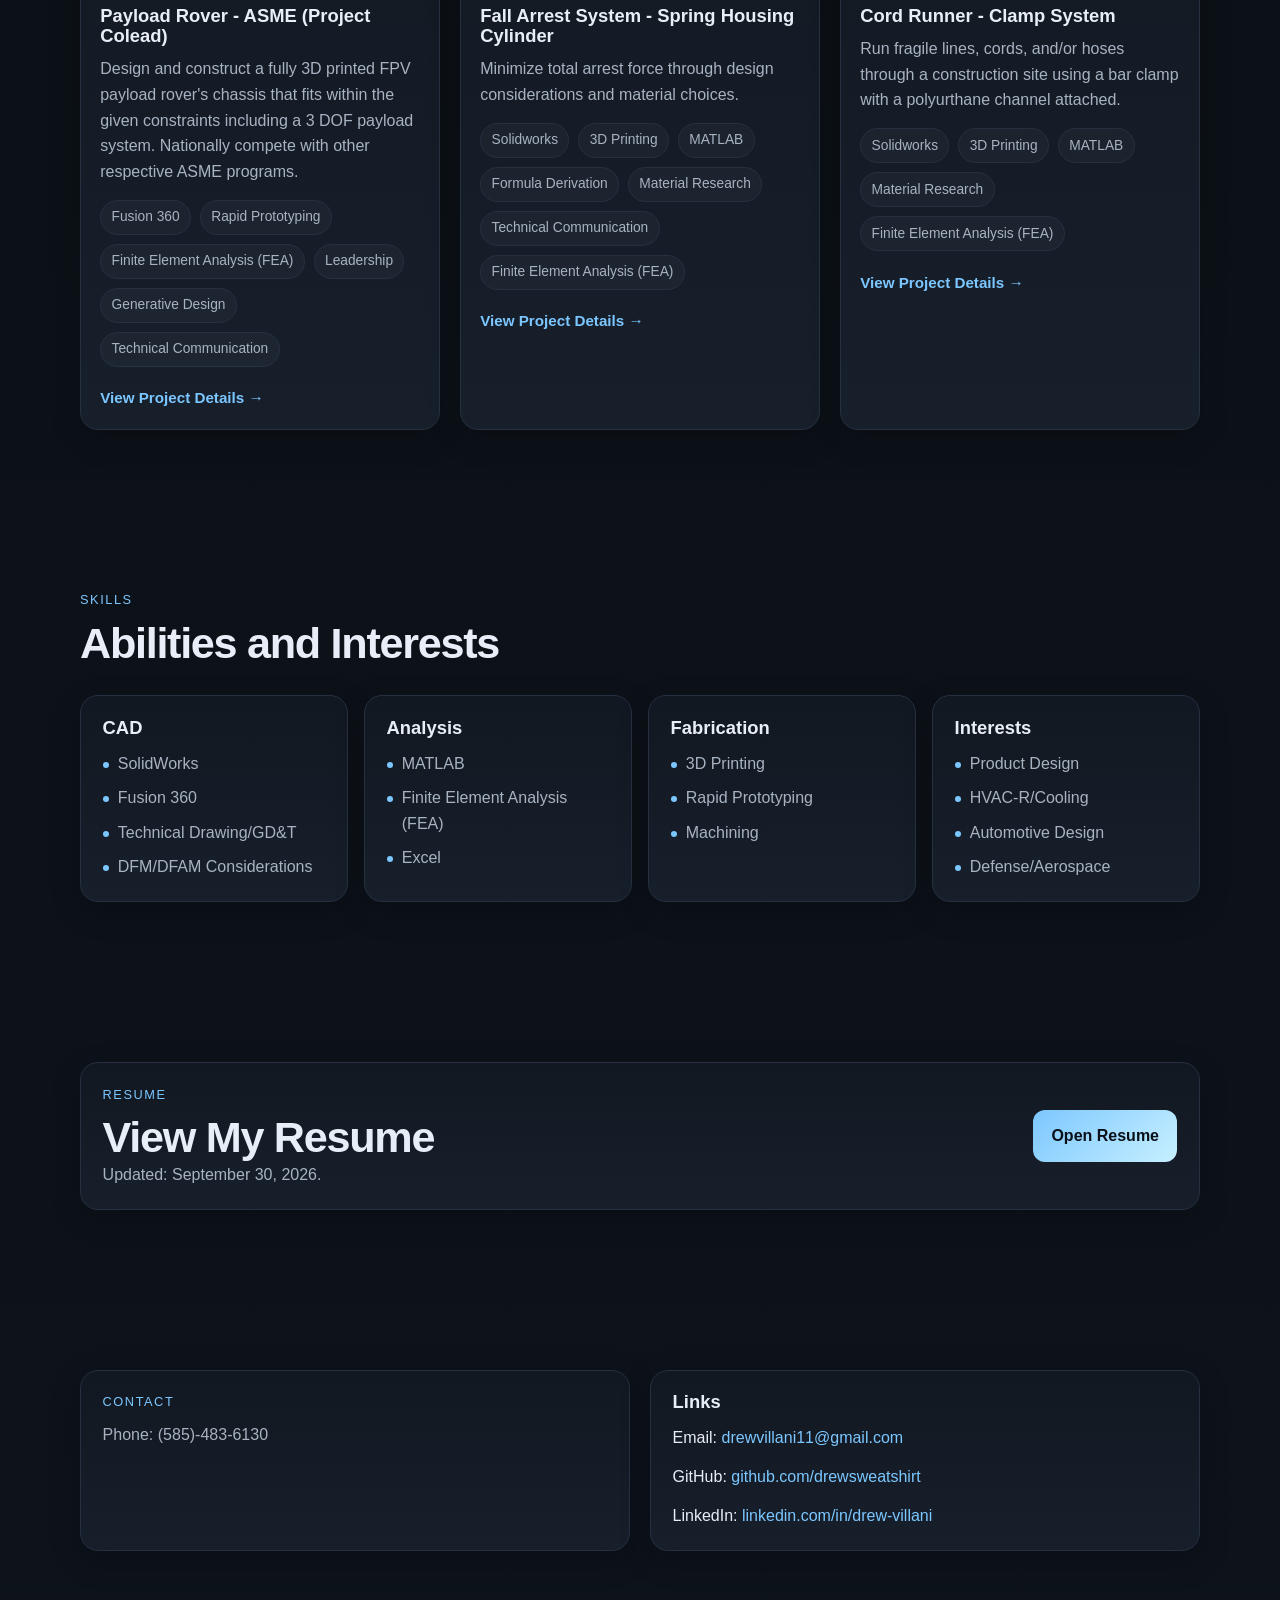
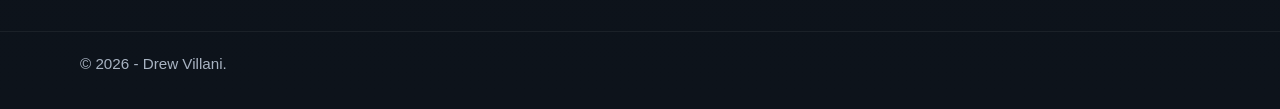
==== commit 4f252ce5: "Update index.html" ====
--- a/index.html
+++ b/index.html
@@ -501,8 +501,8 @@
             </div>
           </div>
           <p>
-            I am a mechanical engineering student interested in design, materials, and prototyping.
-            I enjoy taking a concept from idea to a tested solution using CAD, calculations, and iterations.
+            A mechanical engineering student focused on product design for assembly, material selection & application, and rapid prototyping.
+            I utilize tools like 3D CAD modeling software, static & nonlinear force analysis, CFD and thermal simulation, and generative design.
           </p>
         </div>
 
@@ -538,7 +538,7 @@
                 <img src="asme-chassis-1.JPEG" alt="image not found!" />
               </div>
               <div class="project-body">
-                <h3>Payload Rover - ASME</h3>
+                <h3>Payload Rover - ASME (Project Colead)</h3>
                 <p>
                   Design and construct a fully 3D printed FPV payload rover's chassis that fits within the given constraints including a 3 DOF payload system. Nationally compete with other respective ASME programs.
                 </p>
@@ -551,7 +551,7 @@
                   <span class="tag">Technical Communication</span>
                 </div>
                 <div class="project-links">
-                  <span class="project-gallery-text">View Project Gallery →</span>
+                  <span class="project-gallery-text">View Project Details →</span>
                 </div>
               </div>
             </article>
@@ -577,7 +577,7 @@
                   <span class="tag">Finite Element Analysis (FEA)</span>
                 </div>
                 <div class="project-links">
-                  <span class="project-gallery-text">View Project Gallery →</span>
+                  <span class="project-gallery-text">View Project Details →</span>
                 </div>
               </div>
             </article>
@@ -601,7 +601,7 @@
                   <span class="tag">Finite Element Analysis (FEA)</span>
                 </div>
                 <div class="project-links">
-                  <span class="project-gallery-text">View Project Gallery →</span>
+                  <span class="project-gallery-text">View Project Details →</span>
                 </div>
               </div>
             </article>
@@ -625,7 +625,8 @@
             <ul class="skill-list">
               <li>SolidWorks</li>
               <li>Fusion 360</li>
-              <li>Technical Drawing</li>
+              <li>Technical Drawing/GD&T</li>
+              <li>DFM/DFAM Considerations</li>
             </ul>
           </div>
 
@@ -651,7 +652,7 @@
             <h3>Interests</h3>
             <ul class="skill-list">
               <li>Product Design</li>
-              <li>Manufacturing/Automation</li>
+              <li>HVAC-R/Cooling</li>
               <li>Automotive Design</li>
               <li>Defense/Aerospace</li>
             </ul>
@@ -665,7 +666,7 @@
         <div class="card resume-box">
           <div>
             <p class="eyebrow">Resume</p>
-            <h2>Download My Resume</h2>
+            <h2>View My Resume</h2>
             <p>Updated: September 30, 2026.</p>
           </div>
           <a class="btn btn-primary" href="drew_villani_engineering_resume.pdf" target="_blank" rel="noopener noreferrer">Open Resume</a>
@@ -694,7 +695,7 @@
 
   <footer class="site-footer">
     <div class="container">
-      <p>© 2026 - Drew Villani. Thank you for viewing my website.</p>
+      <p>© 2026 - Drew Villani.</p>
     </div>
   </footer>
 </body>
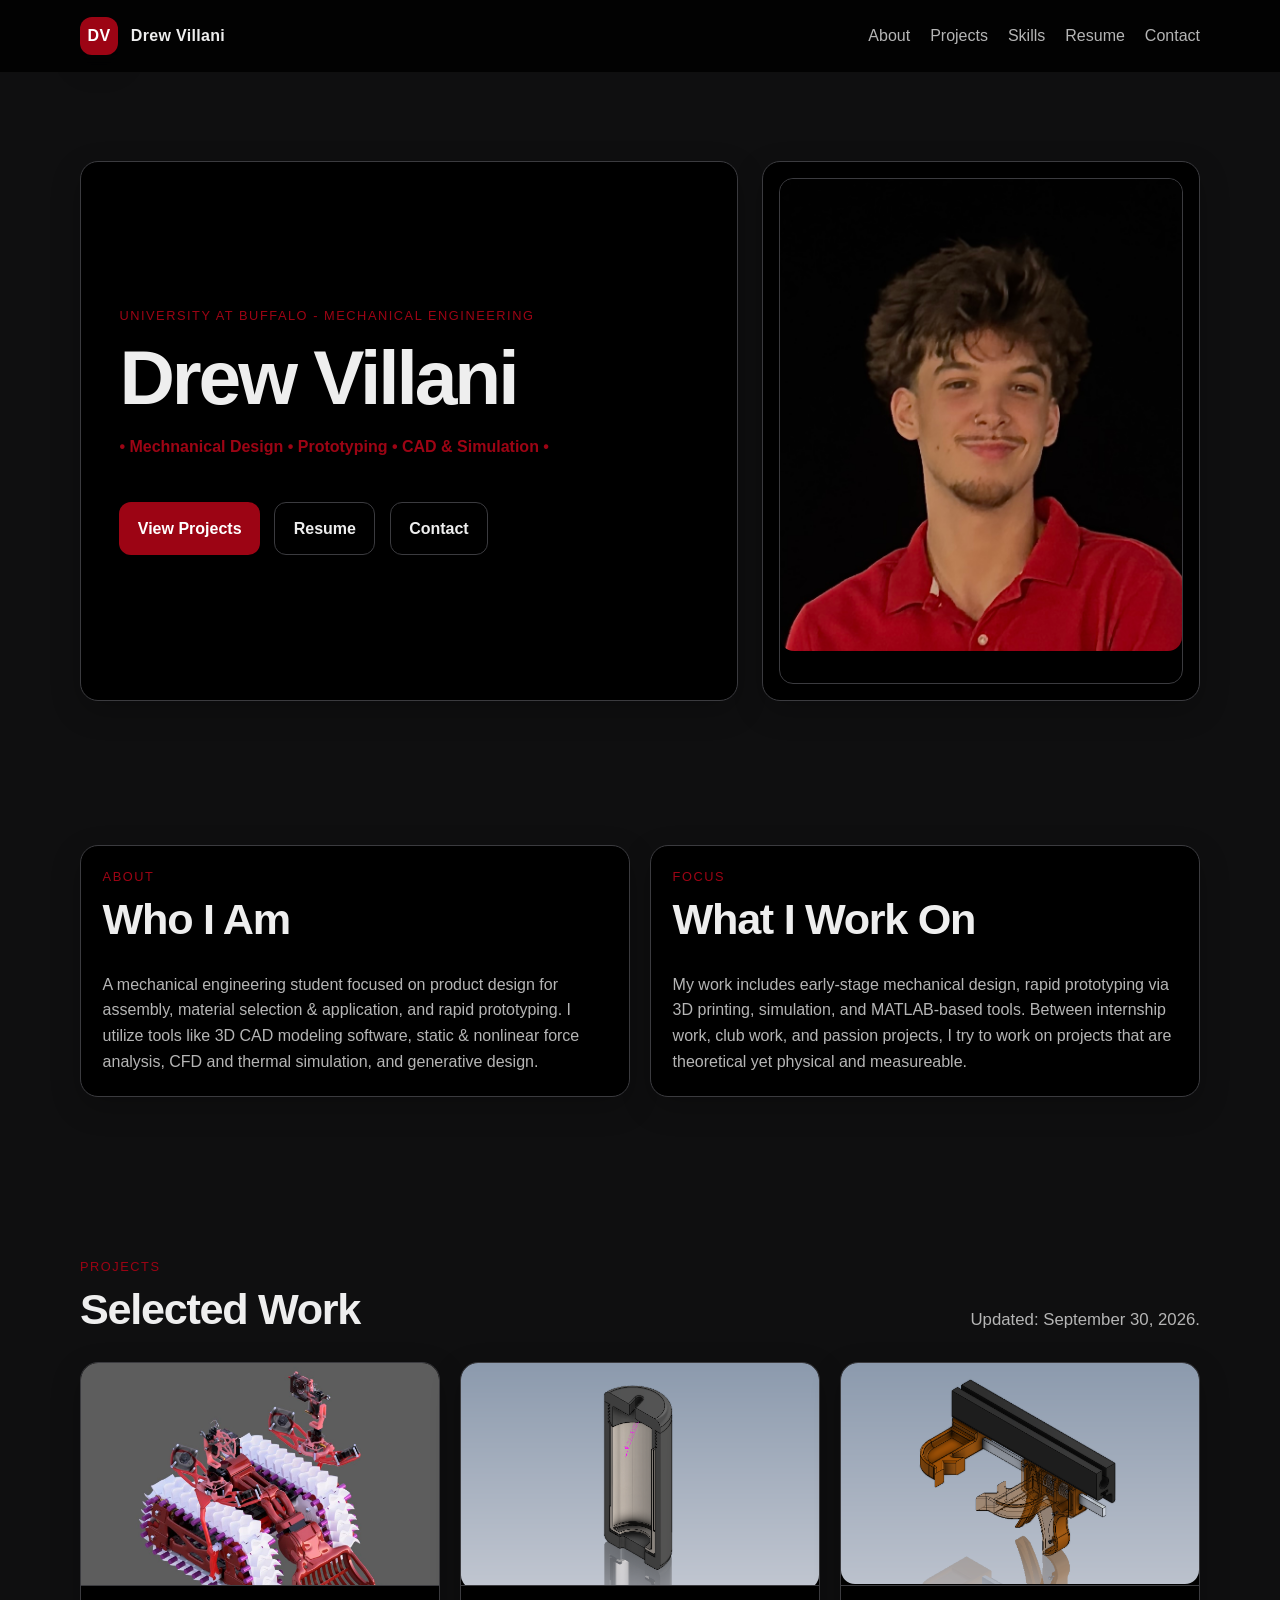
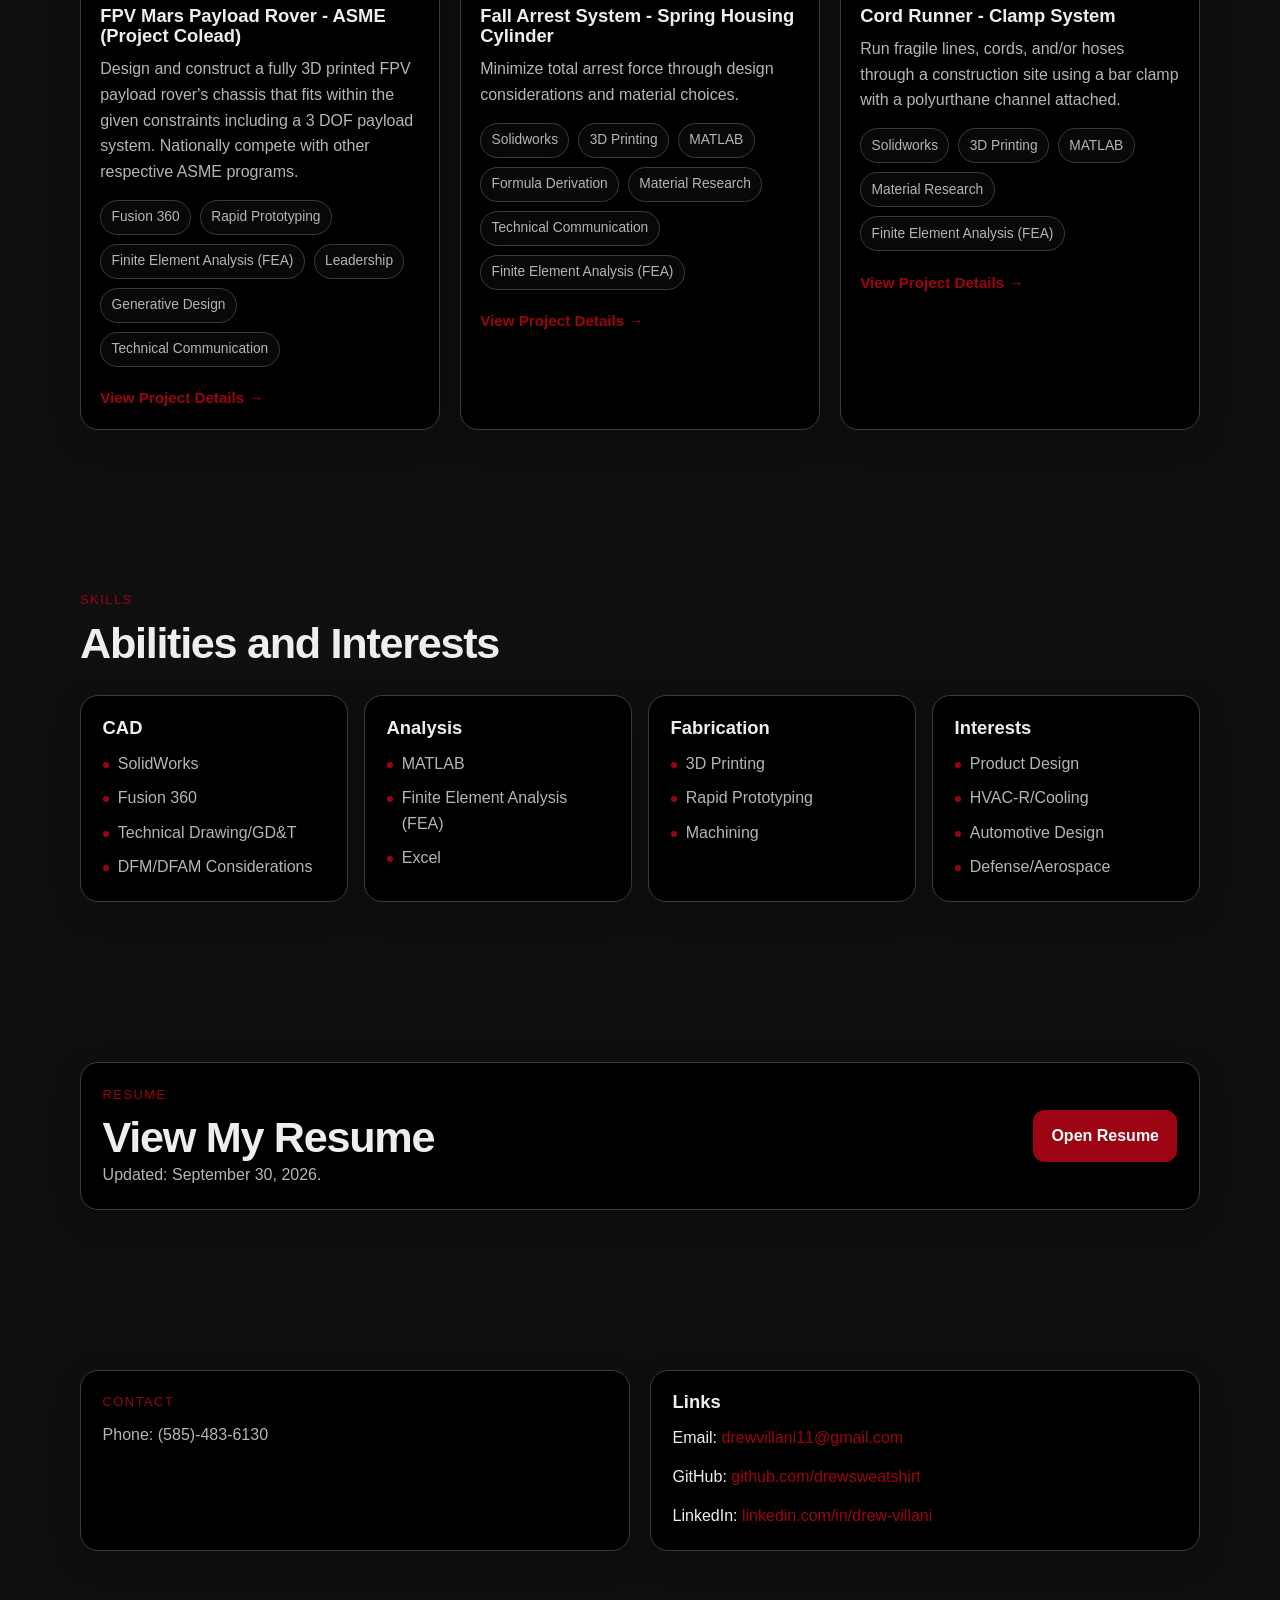
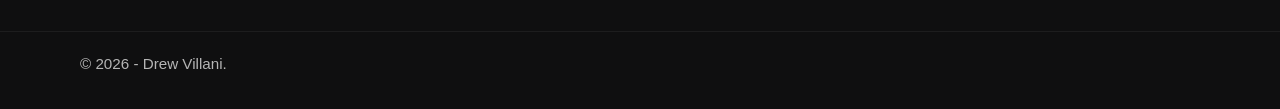
==== commit 38c48bf9: "Update index.html" ====
--- a/index.html
+++ b/index.html
@@ -451,6 +451,7 @@
       }
     }
   </style>
+  <link rel="stylesheet" href="styles.css">
 </head>
 <body>
   <header class="site-header">
@@ -538,7 +539,7 @@
                 <img src="asme-chassis-1.JPEG" alt="image not found!" />
               </div>
               <div class="project-body">
-                <h3>Payload Rover - ASME (Project Colead)</h3>
+                <h3>FPV Mars Payload Rover - ASME (Project Colead)</h3>
                 <p>
                   Design and construct a fully 3D printed FPV payload rover's chassis that fits within the given constraints including a 3 DOF payload system. Nationally compete with other respective ASME programs.
                 </p>
--- a/styles.css
+++ b/styles.css
@@ -0,0 +1,38 @@
+:root {
+  --bg: #0f0f10;          /* Space gray background */
+  --panel: #000000;       /* Black information blocks */
+  --panel-2: #000000;
+  --text: #eeeeee;
+  --muted: #b5b5b5;
+  --line: #3b3b3f;
+  --accent: #9c0414;      /* Red sampled from your shirt */
+  --accent-2: #9c0414;
+}
+
+body {
+  background: var(--bg);
+}
+
+/* Navigation background */
+.site-header {
+  background: rgba(0, 0, 0, 0.85);
+}
+
+/* Backgrounds behind images */
+.hero-image,
+.project-image,
+.image-wrap {
+  background: var(--panel);
+}
+
+/* White lettering on red buttons and the DV badge */
+.btn-primary,
+.brand-badge {
+  color: #ffffff;
+}
+
+/* Replace remaining blue hover borders */
+.btn:hover,
+.project-card-link:hover .project-card {
+  border-color: #68686c;
+}
